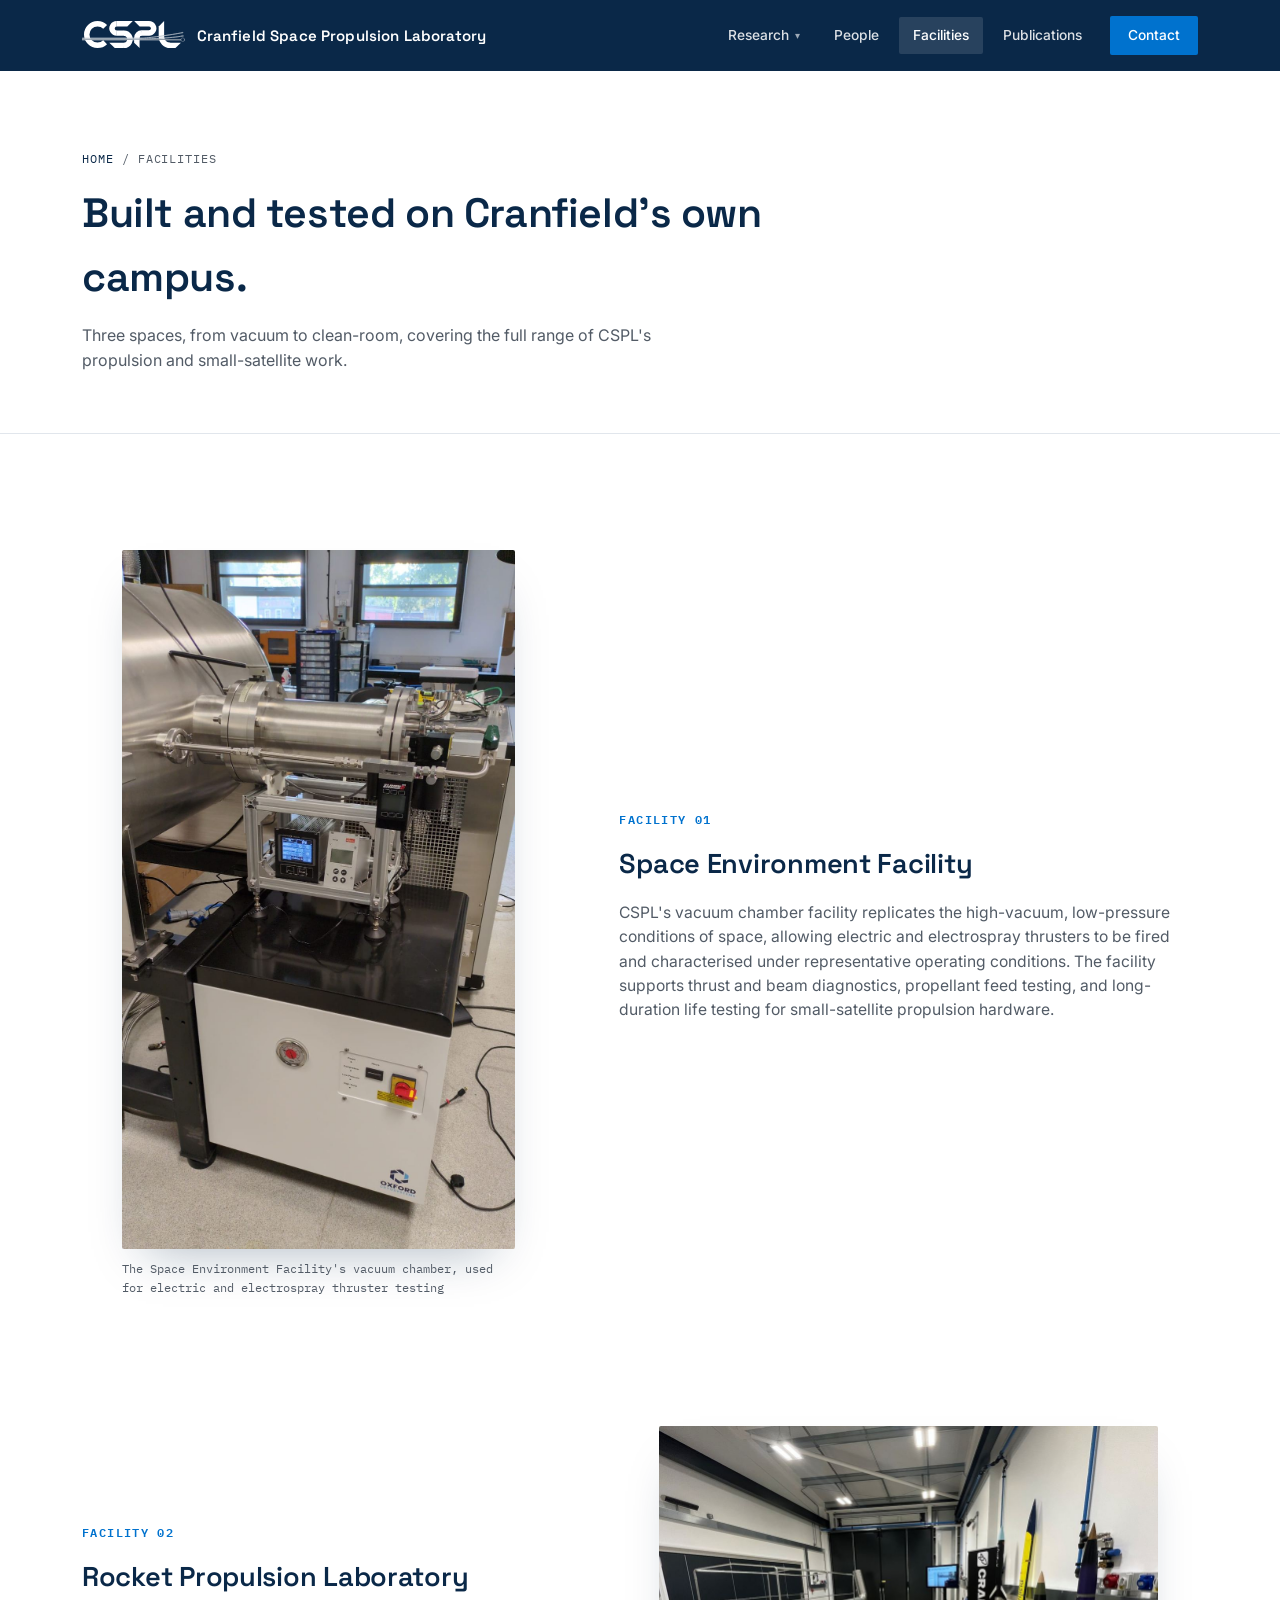
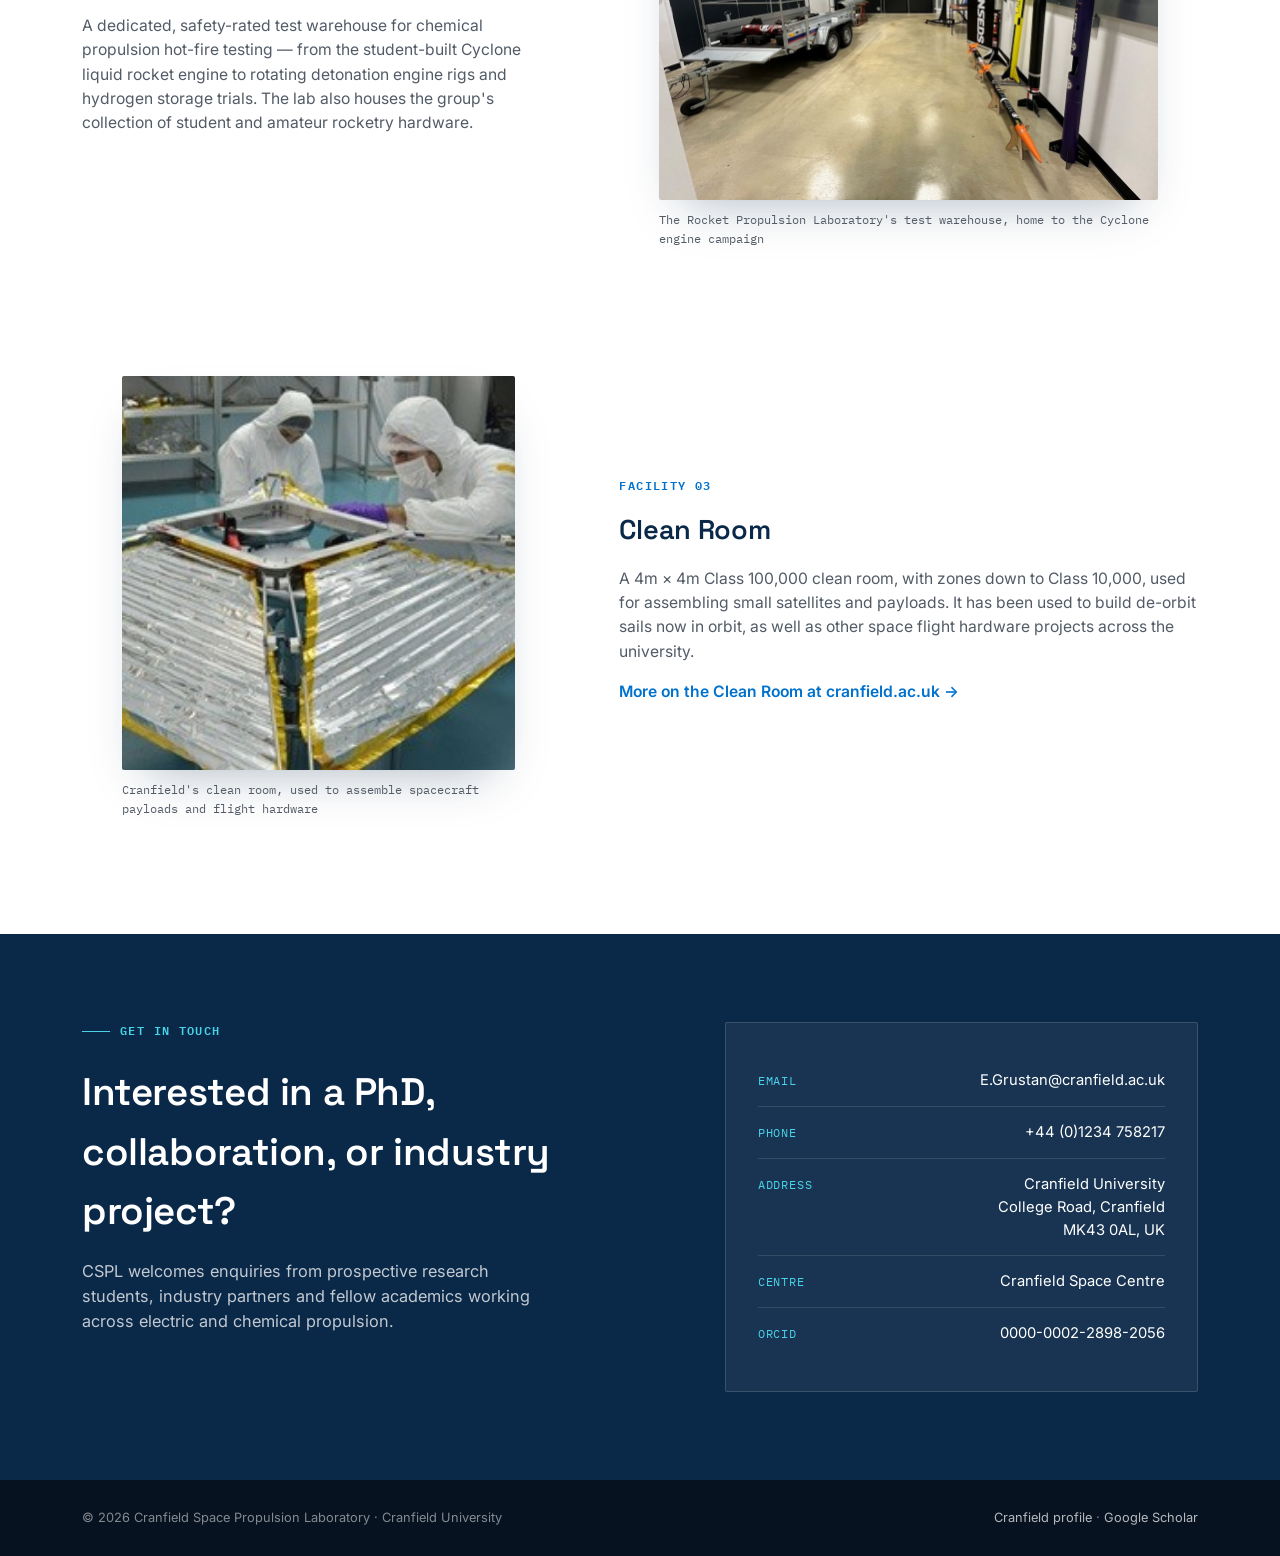
==== facilities.html @ 542a8ebc "Add files via upload" ====
<!DOCTYPE html>
<html lang="en">
<head>
<meta charset="UTF-8">
<meta name="viewport" content="width=device-width, initial-scale=1.0">
<title>Facilities | Cranfield Space Propulsion Laboratory</title>
<meta name="description" content="The Space Environment Facility, Rocket Propulsion Laboratory and Clean Room at the Cranfield Space Propulsion Laboratory.">
<link rel="preconnect" href="https://fonts.googleapis.com">
<link rel="preconnect" href="https://fonts.gstatic.com" crossorigin>
<link href="https://fonts.googleapis.com/css2?family=Space+Grotesk:wght@400;500;600;700&family=Inter:wght@400;500;600;700&family=IBM+Plex+Mono:wght@500;600&display=swap" rel="stylesheet">
<link rel="stylesheet" href="assets/styles.css">
</head>
<body>

<header class="site">
  <div class="nav-inner">
    <a class="brand" href="index.html">
      <img src="assets/images/logo_blanc.svg" alt="CSPL logo">
      <div class="brand-text">Cranfield Space Propulsion Laboratory</div>
    </a>
    <nav class="links">
      <div class="has-dropdown">
        <a href="research.html">Research <span class="caret">&#9662;</span></a>
        <div class="dropdown">
          <a href="research-cryogenic-regeneration.html">Cryogenic Regeneration<span class="sub">Air-breathing electric propulsion / PHROST</span></a>
          <a href="research-electrospray-manufacturing.html">Electrospray Manufacturing<span class="sub">Multiplexed emitter arrays</span></a>
          <a href="research-ml-propellants.html">ML Propellant Characterisation<span class="sub">Neural networks for novel propellants</span></a>
          <a href="research-hydrogen-storage.html">Long-term Hydrogen Storage<span class="sub">Cryo-compressed H2 for a lunar supply chain</span></a>
          <a href="research-metallic-plasma-thrusters.html">Metallic Plasma Thrusters<span class="sub">Vacuum-arc &amp; metal-fed electric propulsion</span></a>
          <a href="research-master-thesis-highlights.html">Master Thesis Highlights<span class="sub">Student research from the MSc programme</span></a>
        </div>
      </div>
      <a href="people.html" class="">People</a>
      <a href="facilities.html" class="active">Facilities</a>
      <a href="publications.html" class="">Publications</a>
      <a href="#contact" class="nav-cta">Contact</a>
    </nav>
  </div>
</header>

<section class="plain-head">
  <div class="wrap">
    <div class="breadcrumb breadcrumb-light"><a href="index.html">Home</a> / Facilities</div>
    <h1>Built and tested on Cranfield's own campus.</h1>
    <p>Three spaces, from vacuum to clean-room, covering the full range of CSPL's propulsion and small-satellite work.</p>
  </div>
</section>

<section>
  <div class="wrap">

    <div class="deep">
      <figure class="deep-media">
        <img src="assets/images/lab_vacuum2.jpg" alt="Vacuum chamber facility for electric propulsion testing">
        <figcaption>The Space Environment Facility's vacuum chamber, used for electric and electrospray thruster testing</figcaption>
      </figure>
      <div class="deep-text">
        <div class="tag">Facility 01</div>
        <h3>Space Environment Facility</h3>
        <p>CSPL's vacuum chamber facility replicates the high-vacuum, low-pressure conditions of space, allowing electric and electrospray thrusters to be fired and characterised under representative operating conditions. The facility supports thrust and beam diagnostics, propellant feed testing, and long-duration life testing for small-satellite propulsion hardware.</p>
      </div>
    </div>

    <div class="deep rev">
      <figure class="deep-media">
        <img src="assets/images/chem_warehouse.jpg" alt="Cranfield rocket engine test warehouse with student rockets on display">
        <figcaption>The Rocket Propulsion Laboratory's test warehouse, home to the Cyclone engine campaign</figcaption>
      </figure>
      <div class="deep-text">
        <div class="tag">Facility 02</div>
        <h3>Rocket Propulsion Laboratory</h3>
        <p>A dedicated, safety-rated test warehouse for chemical propulsion hot-fire testing &mdash; from the student-built Cyclone liquid rocket engine to rotating detonation engine rigs and hydrogen storage trials. The lab also houses the group's collection of student and amateur rocketry hardware.</p>
      </div>
    </div>

    <div class="deep">
      <figure class="deep-media">
        <img src="assets/images/clean_room.jpg" alt="Technicians in cleanroom suits assembling a satellite payload in Cranfield's clean room">
        <figcaption>Cranfield's clean room, used to assemble spacecraft payloads and flight hardware</figcaption>
      </figure>
      <div class="deep-text">
        <div class="tag">Facility 03</div>
        <h3>Clean Room</h3>
        <p>A 4m &times; 4m Class 100,000 clean room, with zones down to Class 10,000, used for assembling small satellites and payloads. It has been used to build de-orbit sails now in orbit, as well as other space flight hardware projects across the university.</p>
        <p><a href="https://www.cranfield.ac.uk/facilities/clean-room" target="_blank" rel="noopener" style="color:var(--blue); font-weight:600;">More on the Clean Room at cranfield.ac.uk &rarr;</a></p>
      </div>
    </div>

  </div>
</section>

<section class="contact-band" id="contact">
  <div class="wrap contact-inner">
    <div>
      <div class="eyebrow mono"><span class="dash" style="background:var(--cyan);"></span><span style="color:var(--cyan);">Get in touch</span></div>
      <h2 style="margin-top:14px;">Interested in a PhD, collaboration, or industry project?</h2>
      <p>CSPL welcomes enquiries from prospective research students, industry partners and fellow academics working across electric and chemical propulsion.</p>
    </div>
    <div class="contact-card">
      <div class="row"><div class="k">Email</div><div class="v"><a href="mailto:E.Grustan@cranfield.ac.uk">E.Grustan@cranfield.ac.uk</a></div></div>
      <div class="row"><div class="k">Phone</div><div class="v">+44 (0)1234 758217</div></div>
      <div class="row"><div class="k">Address</div><div class="v">Cranfield University<br>College Road, Cranfield<br>MK43 0AL, UK</div></div>
      <div class="row"><div class="k">Centre</div><div class="v">Cranfield Space Centre</div></div>
      <div class="row"><div class="k">ORCID</div><div class="v"><a href="https://orcid.org/0000-0002-2898-2056" target="_blank" rel="noopener">0000-0002-2898-2056</a></div></div>
    </div>
  </div>
</section>

<footer>
  <div class="wrap">
    <div>&copy; 2026 Cranfield Space Propulsion Laboratory &middot; Cranfield University</div>
    <div><a href="https://www.cranfield.ac.uk/people/dr-enric-grustan-gutierrez-34282404" target="_blank" rel="noopener">Cranfield profile</a> &middot; <a href="https://scholar.google.com/citations?user=xD1AS20AAAAJ&hl=ca" target="_blank" rel="noopener">Google Scholar</a></div>
  </div>
</footer>
</body>
</html>
---- assets/styles.css ----
:root{
  --navy: #0A2848;
  --navy-2: #0E2F55;
  --ink: #10151B;
  --graphite: #525B66;
  --paper: #FFFFFF;
  --panel: #F4F6F9;
  --line: #E1E6EC;
  --blue: #0072CE;
  --blue-dim: #E7F1FC;
  --cyan: #49D3E8;
  --radius: 2px;
}
*{box-sizing:border-box;}
html{scroll-behavior:smooth;}
body{
  margin:0;
  font-family:'Inter', sans-serif;
  color:var(--ink);
  background:var(--paper);
  -webkit-font-smoothing:antialiased;
  line-height:1.55;
}
h1,h2,h3,h4{
  font-family:'Space Grotesk', sans-serif;
  font-weight:600;
  margin:0;
  letter-spacing:-0.01em;
}
a{color:inherit; text-decoration:none;}
img{display:block; max-width:100%;}
.mono{
  font-family:'IBM Plex Mono', monospace;
  text-transform:uppercase;
  letter-spacing:0.12em;
  font-size:0.72rem;
  font-weight:600;
}
.wrap{
  max-width:1180px;
  margin:0 auto;
  padding:0 32px;
}

/* ---------- NAV ---------- */
header.site{
  position:fixed; top:0; left:0; right:0; z-index:100;
  background:var(--navy);
  box-shadow:0 1px 0 rgba(255,255,255,0.08);
}
.nav-inner{
  max-width:1180px; margin:0 auto; padding:16px 32px;
  display:flex; align-items:center; justify-content:space-between;
}
.brand{display:flex; align-items:center; gap:12px;}
.brand img{height:30px; width:auto;}
.brand-text{
  font-family:'Space Grotesk', sans-serif;
  font-weight:600;
  font-size:0.94rem;
  color:#fff;
  letter-spacing:0.01em;
}
nav.links{display:flex; gap:6px; align-items:center;}
nav.links > a{
  color:rgba(255,255,255,0.86);
  font-size:0.86rem;
  font-weight:500;
  padding:8px 14px;
  border-radius:var(--radius);
}
nav.links > a:hover{color:#fff; background:rgba(255,255,255,0.08);}
nav.links > a.active{color:#fff; background:rgba(255,255,255,0.12);}
.has-dropdown.active > a{color:#fff; background:rgba(255,255,255,0.12);}
.has-dropdown{position:relative;}
.has-dropdown > a{
  color:rgba(255,255,255,0.86);
  font-size:0.86rem;
  font-weight:500;
  padding:8px 14px;
  display:inline-flex; align-items:center; gap:6px;
  border-radius:var(--radius);
}
.has-dropdown:hover > a{color:#fff; background:rgba(255,255,255,0.08);}
.has-dropdown .caret{font-size:0.6rem; opacity:0.7; transform:translateY(1px);}
.dropdown{
  position:absolute; top:100%; left:0;
  background:#fff;
  border:1px solid var(--line);
  border-radius:var(--radius);
  box-shadow:0 18px 40px -12px rgba(10,40,72,0.25);
  min-width:290px;
  padding:8px;
  opacity:0; visibility:hidden; transform:translateY(4px);
  transition:opacity 0.15s ease, transform 0.15s ease, visibility 0.15s;
}
.has-dropdown:hover .dropdown{opacity:1; visibility:visible; transform:translateY(0);}
.dropdown a{
  display:block; padding:10px 14px; border-radius:var(--radius);
  color:var(--navy); font-size:0.86rem; font-weight:500;
}
.dropdown a:hover{background:var(--panel); color:var(--blue);}
.dropdown a .sub{display:block; font-size:0.76rem; color:var(--graphite); font-weight:400; margin-top:2px;}
.nav-cta{
  background:var(--blue);
  color:#fff !important;
  padding:9px 18px !important;
  border-radius:var(--radius);
  font-size:0.82rem;
  font-weight:600;
  margin-left:8px;
}

/* ---------- SHARED EYEBROW LABEL ---------- */
.eyebrow{
  color:var(--cyan);
  display:flex; align-items:center; gap:10px;
  margin-bottom:22px;
}
.eyebrow .dash{width:28px; height:1px; background:var(--cyan);}

/* ---------- PLAIN PAGE HEAD (no banner) ---------- */
.plain-head{padding:150px 0 44px; background:var(--paper); border-bottom:1px solid var(--line);}
.plain-head h1{color:var(--navy); font-size:clamp(1.8rem,3.2vw,2.6rem); margin-top:14px; max-width:720px;}
.plain-head p{color:var(--graphite); margin-top:14px; max-width:600px; font-size:1rem;}
.breadcrumb{
  font-family:'IBM Plex Mono', monospace; font-size:0.74rem;
  text-transform:uppercase; letter-spacing:0.08em;
}
.breadcrumb-light{color:var(--graphite);}
.breadcrumb-light a{color:var(--navy);}
.breadcrumb-light a:hover{color:var(--blue);}

/* ---------- BUTTONS ---------- */
.btn{
  display:inline-flex; align-items:center; gap:8px;
  padding:13px 24px;
  border-radius:var(--radius);
  font-size:0.88rem; font-weight:600;
  border:1px solid transparent;
  transition:transform 0.15s ease, background 0.15s ease, border-color .15s ease;
}
.btn:hover{transform:translateY(-1px);}
.btn-primary{background:var(--blue); color:#fff;}
.btn-primary:hover{background:#0084ee;}
.btn-ghost{border-color:rgba(255,255,255,0.35); color:#fff;}
.btn-ghost:hover{border-color:#fff;}
.btn-navy{border-color:var(--navy); color:var(--navy);}
.btn-navy:hover{background:var(--navy); color:#fff;}

/* ---------- SECTION SHARED ---------- */
section{padding:100px 0;}
section.alt{background:var(--panel);}
section.tight{padding:72px 0;}
.section-head{max-width:660px; margin-bottom:52px;}
.section-head.center{max-width:720px; margin-left:auto; margin-right:auto; text-align:center;}
.section-head .eyebrow{color:var(--blue);}
.section-head.center .eyebrow{justify-content:center;}
.section-head .eyebrow .dash{background:var(--blue);}
.section-head h2{font-size:clamp(1.7rem, 2.8vw, 2.35rem); color:var(--navy); margin-top:14px;}
.section-head p{color:var(--graphite); margin-top:16px; font-size:1.02rem;}

/* ---------- DOMAIN CARDS (2-up) ---------- */
.domains{
  display:grid;
  grid-template-columns:repeat(2, 1fr);
  gap:1px;
  background:var(--line);
  border:1px solid var(--line);
}
.domain{background:var(--paper); padding:40px 36px 44px; display:flex; flex-direction:column;}
.domain .tagrow{display:flex; align-items:center; justify-content:space-between;}
.domain .pnum{font-family:'IBM Plex Mono', monospace; color:var(--blue); font-size:0.78rem; font-weight:600;}
.domain .weight{font-family:'IBM Plex Mono', monospace; font-size:0.68rem; color:#fff; background:var(--blue); padding:3px 9px; border-radius:20px;}
.domain h3{color:var(--navy); font-size:1.5rem; margin:16px 0 12px;}
.domain p{color:var(--graphite); font-size:0.96rem;}
.domain ul{margin:18px 0 0; padding:0; list-style:none;}
.domain li{
  font-size:0.87rem; color:var(--ink);
  padding:9px 0 9px 16px;
  border-top:1px solid var(--line);
  position:relative;
}
.domain li:first-child{border-top:none;}
.domain li::before{content:""; position:absolute; left:0; top:17px; width:5px; height:1px; background:var(--blue);}
.domain .more{margin-top:22px; font-size:0.86rem; font-weight:600; color:var(--blue);}

/* ---------- PROJECT CARDS (featured on home + research index) ---------- */
.project-grid{
  display:grid;
  grid-template-columns:repeat(3, 1fr);
  gap:28px;
}
.project-card{
  border:1px solid var(--line);
  border-radius:var(--radius);
  overflow:hidden;
  background:#fff;
  transition:box-shadow 0.2s ease, transform 0.2s ease;
  display:flex; flex-direction:column;
}
.project-card:hover{box-shadow:0 22px 44px -20px rgba(10,40,72,0.28); transform:translateY(-2px);}
.project-card .thumb{height:190px; overflow:hidden; background:var(--navy);}
.project-card .thumb img{width:100%; height:100%; object-fit:cover;}
.project-card .body{padding:24px 24px 28px; flex:1; display:flex; flex-direction:column;}
.project-card .tag{color:var(--blue); font-family:'IBM Plex Mono',monospace; font-size:0.68rem; font-weight:600; text-transform:uppercase; letter-spacing:0.1em;}
.project-card h3{font-size:1.15rem; color:var(--navy); margin:10px 0 10px;}
.project-card p{color:var(--graphite); font-size:0.9rem; flex:1;}
.project-card .link{margin-top:16px; font-size:0.84rem; font-weight:600; color:var(--blue);}

/* ---------- DEEP DIVE (project detail pages) ---------- */
.deep{
  display:grid;
  grid-template-columns:0.9fr 1.1fr;
  gap:64px;
  align-items:center;
  margin-bottom:96px;
}
.deep:last-child{margin-bottom:0;}
.deep.rev .deep-media{order:2;}
.deep.rev .deep-text{order:1;}
.deep-media img{width:100%; border-radius:var(--radius); box-shadow:0 24px 48px -24px rgba(10,40,72,0.35);}
.deep-media figcaption{margin-top:10px; font-size:0.78rem; color:var(--graphite); font-family:'IBM Plex Mono', monospace;}
.deep-text .tag{color:var(--blue); font-family:'IBM Plex Mono', monospace; font-size:0.72rem; font-weight:600; text-transform:uppercase; letter-spacing:0.12em;}
.deep-text h2, .deep-text h3{color:var(--navy); font-size:1.7rem; margin:14px 0 16px;}
.deep-text p{color:var(--graphite); font-size:0.98rem; margin-bottom:14px;}
.deep-text .facts{display:flex; gap:28px; margin-top:22px; flex-wrap:wrap;}
.deep-text .facts div{border-left:2px solid var(--blue); padding-left:12px;}
.deep-text .facts .n{font-family:'Space Grotesk',sans-serif; font-weight:700; color:var(--navy); font-size:1.3rem;}
.deep-text .facts .l{font-size:0.76rem; color:var(--graphite); margin-top:2px;}

/* ---------- NETWORK DIAGRAM (ML page signature) ---------- */
.net-diagram{width:100%; height:auto;}
.net-diagram .node{fill:#fff; stroke:var(--blue); stroke-width:1.5;}
.net-diagram .node.out{stroke:var(--cyan);}
.net-diagram .edge{stroke:var(--line); stroke-width:1;}
.net-diagram .edge.active{stroke:var(--blue); stroke-width:1; opacity:0.5;}

/* ---------- STAT ROW (inline, non-hero) ---------- */
.fact-row{display:flex; gap:0; border-top:1px solid var(--line); border-bottom:1px solid var(--line); margin:40px 0;}
.fact-row .f{flex:1; padding:22px 24px; border-left:1px solid var(--line);}
.fact-row .f:first-child{border-left:none;}
.fact-row .n{font-family:'Space Grotesk',sans-serif; font-weight:700; color:var(--navy); font-size:1.6rem;}
.fact-row .l{font-size:0.8rem; color:var(--graphite); margin-top:4px;}

/* ---------- PEOPLE ---------- */
.pi-card{
  display:grid; grid-template-columns:280px 1fr; gap:52px;
  background:var(--navy); border-radius:var(--radius); overflow:hidden; margin-bottom:64px;
}
.pi-photo{position:relative; height:100%; min-height:340px;}
.pi-photo img{width:100%; height:100%; object-fit:cover; object-position:top center;}
.pi-body{padding:44px 44px 44px 0; color:#fff;}
.pi-body .role{color:var(--cyan); font-family:'IBM Plex Mono',monospace; font-size:0.74rem; letter-spacing:0.1em; text-transform:uppercase;}
.pi-body h3{font-size:1.6rem; margin:10px 0 4px; color:#fff;}
.pi-body .dept{color:rgba(255,255,255,0.65); font-size:0.9rem; margin-bottom:18px;}
.pi-body p{color:rgba(255,255,255,0.82); font-size:0.94rem; margin-bottom:12px;}
.pi-body .contact-row{display:flex; gap:22px; flex-wrap:wrap; margin-top:20px; font-size:0.82rem;}
.pi-body .contact-row a{color:var(--cyan); border-bottom:1px solid rgba(73,211,232,0.35);}
.pi-body .contact-row a:hover{border-color:var(--cyan);}

.team-grid{display:grid; grid-template-columns:repeat(4,1fr); gap:26px;}
.member{text-align:left; display:block;}
.member .ph{width:100%; aspect-ratio:1/1; border-radius:50%; overflow:hidden; margin-bottom:14px; border:1px solid var(--line);}
.member .ph img{width:100%; height:100%; object-fit:cover;}
.member h4{font-size:0.94rem; color:var(--navy);}
.member .role{font-size:0.76rem; color:var(--blue); margin-top:3px; font-weight:600;}

/* ---------- PEOPLE: leads / solo / grid tiers ---------- */
.people-tier-label{font-size:0.78rem; color:var(--graphite); font-family:'IBM Plex Mono',monospace; text-transform:uppercase; letter-spacing:0.08em; margin:0 0 20px;}
.leads-row{display:grid; grid-template-columns:repeat(2,1fr); gap:40px; margin-bottom:72px;}
.lead-card{text-align:left; display:block;}
.lead-card .ph{width:100%; aspect-ratio:1/1; border-radius:50%; overflow:hidden; margin-bottom:20px; border:1px solid var(--line); transition:box-shadow .2s ease;}
.lead-card .ph img{width:100%; height:100%; object-fit:cover; object-position:top center;}
.lead-card:hover .ph{box-shadow:0 18px 40px -16px rgba(10,40,72,0.35);}
.lead-card h3{font-size:1.35rem; color:var(--navy);}
.lead-card .role{font-size:0.86rem; color:var(--blue); margin-top:5px; font-weight:600;}
.lead-card .dept{font-size:0.82rem; color:var(--graphite); margin-top:3px;}
.solo-row{margin-bottom:72px;}
.solo-row .lead-card{width:260px;}
.solo-row .lead-card .ph{width:180px; height:180px;}
@media (max-width:680px){
  .leads-row{grid-template-columns:1fr 1fr; gap:20px;}
  .solo-row .lead-card{width:180px;}
  .solo-row .lead-card .ph{width:140px; height:140px;}
}

/* ---------- FACILITIES ---------- */
.fac-grid{display:grid; grid-template-columns:1.4fr 1fr; grid-template-rows:auto auto; gap:16px;}
.fac-grid .big{grid-row:span 2;}
.fac-grid.four{grid-template-columns:1.4fr 1fr; grid-template-rows:repeat(3, auto);}
.fac-grid.four .big{grid-row:span 3;}
.fac-grid.four .fac-item{height:180px;}
.fac-item{position:relative; overflow:hidden; border-radius:var(--radius); background:var(--navy);}
.fac-item img{width:100%; height:100%; object-fit:cover; display:block;}
.fac-item .cap{
  position:absolute; left:0; right:0; bottom:0;
  background:linear-gradient(0deg, rgba(10,40,72,0.92), transparent);
  color:#fff; padding:18px 20px 14px; font-size:0.82rem;
}
.fac-item .cap .mono{color:var(--cyan); display:block; margin-bottom:4px;}

/* ---------- PUBLICATIONS ---------- */
.pub-tabs{display:flex; gap:8px; margin-bottom:8px;}
.pub-tab{padding:10px 18px; font-size:0.84rem; font-weight:600; border-radius:var(--radius); cursor:pointer; color:var(--graphite); border:1px solid var(--line); background:var(--paper);}
.pub-tab.active{background:var(--navy); color:#fff; border-color:var(--navy);}
.pub-list{border-top:1px solid var(--line);}
.pub-item{display:grid; grid-template-columns:76px 1fr; gap:20px; padding:20px 0; border-bottom:1px solid var(--line);}
.pub-item .yr{font-family:'IBM Plex Mono',monospace; color:var(--blue); font-weight:600; font-size:0.92rem; padding-top:2px;}
.pub-item .cite{font-size:0.94rem; color:var(--ink);}
.pub-item .cite .jrnl{color:var(--graphite); font-style:italic;}
.pub-item .cite a{color:var(--blue); font-size:0.82rem; margin-left:6px;}
.pub-panel{display:none;}
.pub-panel.active{display:block;}

/* ---------- CONTACT / FOOTER ---------- */
.contact-band{background:var(--navy); color:#fff; padding:88px 0; position:relative; overflow:hidden;}
.contact-inner{display:grid; grid-template-columns:1.1fr 0.9fr; gap:64px;}
.contact-band h2{color:#fff; font-size:clamp(1.7rem,3vw,2.4rem);}
.contact-band p{color:rgba(255,255,255,0.75); margin-top:18px; font-size:1.02rem; max-width:480px;}
.contact-card{background:rgba(255,255,255,0.06); border:1px solid rgba(255,255,255,0.14); border-radius:var(--radius); padding:32px;}
.contact-card .row{display:flex; justify-content:space-between; align-items:baseline; padding:14px 0; border-bottom:1px solid rgba(255,255,255,0.12);}
.contact-card .row:last-child{border-bottom:none;}
.contact-card .k{font-family:'IBM Plex Mono',monospace; font-size:0.72rem; color:var(--cyan); text-transform:uppercase; letter-spacing:0.08em;}
.contact-card .v{font-size:0.92rem; text-align:right;}
.contact-card .v a:hover{color:var(--cyan);}

footer{background:#071220; color:rgba(255,255,255,0.5); padding:28px 0; font-size:0.8rem;}
footer .wrap{display:flex; justify-content:space-between; align-items:center; flex-wrap:wrap; gap:10px;}
footer a{color:rgba(255,255,255,0.7);}
footer a:hover{color:#fff;}

/* ---------- INTRO BLOCK (slideshow homepage variant) ---------- */
.intro-block{padding:158px 0 56px; background:var(--paper);}
.intro-block .wrap{max-width:800px;}
.intro-block h1{color:var(--navy); font-size:clamp(2rem, 4.2vw, 3.2rem); line-height:1.08;}
.intro-block p.lead{color:var(--graphite); font-size:1.08rem; max-width:640px; margin:20px 0 24px;}
.intro-links{display:flex; gap:28px; flex-wrap:wrap;}
.intro-links a{color:var(--blue); font-weight:600; font-size:0.92rem; display:inline-flex; align-items:center; gap:6px;}
.intro-links a:hover{color:var(--navy);}

/* ---------- SLIDESHOW ---------- */
.slideshow-wrap{padding:0 0 8px; background:var(--paper);}
.slideshow{
  position:relative;
  width:100%; max-width:820px; margin:0 auto;
  aspect-ratio:5/4;
  overflow:hidden; border-radius:var(--radius);
  background:var(--navy);
}
.slideshow .slide{position:absolute; inset:0; opacity:0; transition:opacity 0.9s ease;}
.slideshow .slide.active{opacity:1;}
.slideshow .slide img{width:100%; height:100%; object-fit:cover;}
.slideshow .slide .tag{
  position:absolute; left:20px; bottom:20px; z-index:3;
  color:#fff; font-family:'IBM Plex Mono',monospace; font-size:0.7rem;
  text-transform:uppercase; letter-spacing:0.1em;
  background:rgba(10,40,72,0.6); padding:7px 13px; border-radius:2px;
}
.slideshow .arrow{
  position:absolute; top:50%; transform:translateY(-50%); z-index:4;
  width:40px; height:40px; border-radius:50%; border:none; cursor:pointer;
  background:rgba(10,40,72,0.55); color:#fff;
  display:flex; align-items:center; justify-content:center;
  font-size:1.1rem; transition:background .2s ease;
}
.slideshow .arrow:hover{background:rgba(10,40,72,0.85);}
.slideshow .arrow.prev{left:14px;}
.slideshow .arrow.next{right:14px;}
.slideshow .dots{position:absolute; bottom:18px; right:18px; z-index:3; display:flex; gap:8px;}
.slideshow .dot{width:7px; height:7px; border-radius:50%; background:rgba(255,255,255,0.4); border:none; padding:0; cursor:pointer; transition:background .2s ease, transform .2s ease;}
.slideshow .dot.active{background:#fff; transform:scale(1.25);}
.slideshow .dot:hover{background:rgba(255,255,255,0.75);}
@media (max-width:680px){
  .slideshow{aspect-ratio:1/1; border-radius:0;}
  .slideshow .arrow{width:34px; height:34px; font-size:1rem;}
}
@media (max-width: 980px){
  .domains{grid-template-columns:1fr;}
  .project-grid{grid-template-columns:1fr 1fr;}
  .deep{grid-template-columns:1fr; gap:28px;}
  .deep.rev .deep-media{order:1;} .deep.rev .deep-text{order:2;}
  .pi-card{grid-template-columns:1fr;}
  .pi-photo{min-height:260px;}
  .pi-body{padding:32px;}
  .team-grid{grid-template-columns:repeat(3,1fr);}
  .fac-grid{grid-template-columns:1fr; grid-template-rows:auto;}
  .fac-grid .fac-item.big{grid-row:auto;}
  .fac-item{height:260px;}
  .fac-grid.four .fac-item{height:220px;}
  .contact-inner{grid-template-columns:1fr;}
  .fact-row{flex-wrap:wrap;}
  .fact-row .f{flex:1 1 50%; border-left:none; border-top:1px solid var(--line);}
  .fact-row .f:nth-child(1),.fact-row .f:nth-child(2){border-top:none;}
}
@media (max-width: 680px){
  nav.links > a:not(.nav-cta){display:none;}
  .has-dropdown{display:none;}
  .project-grid{grid-template-columns:1fr;}
  .team-grid{grid-template-columns:repeat(2,1fr);}
  section{padding:64px 0;}
  .pi-card{margin-bottom:40px;}
  .brand-text{font-size:0.8rem;}
  .nav-inner{padding:14px 20px;}
  .wrap{padding:0 20px;}
  .plain-head{padding:128px 0 36px;}
  .intro-block{padding:128px 0 40px;}
}
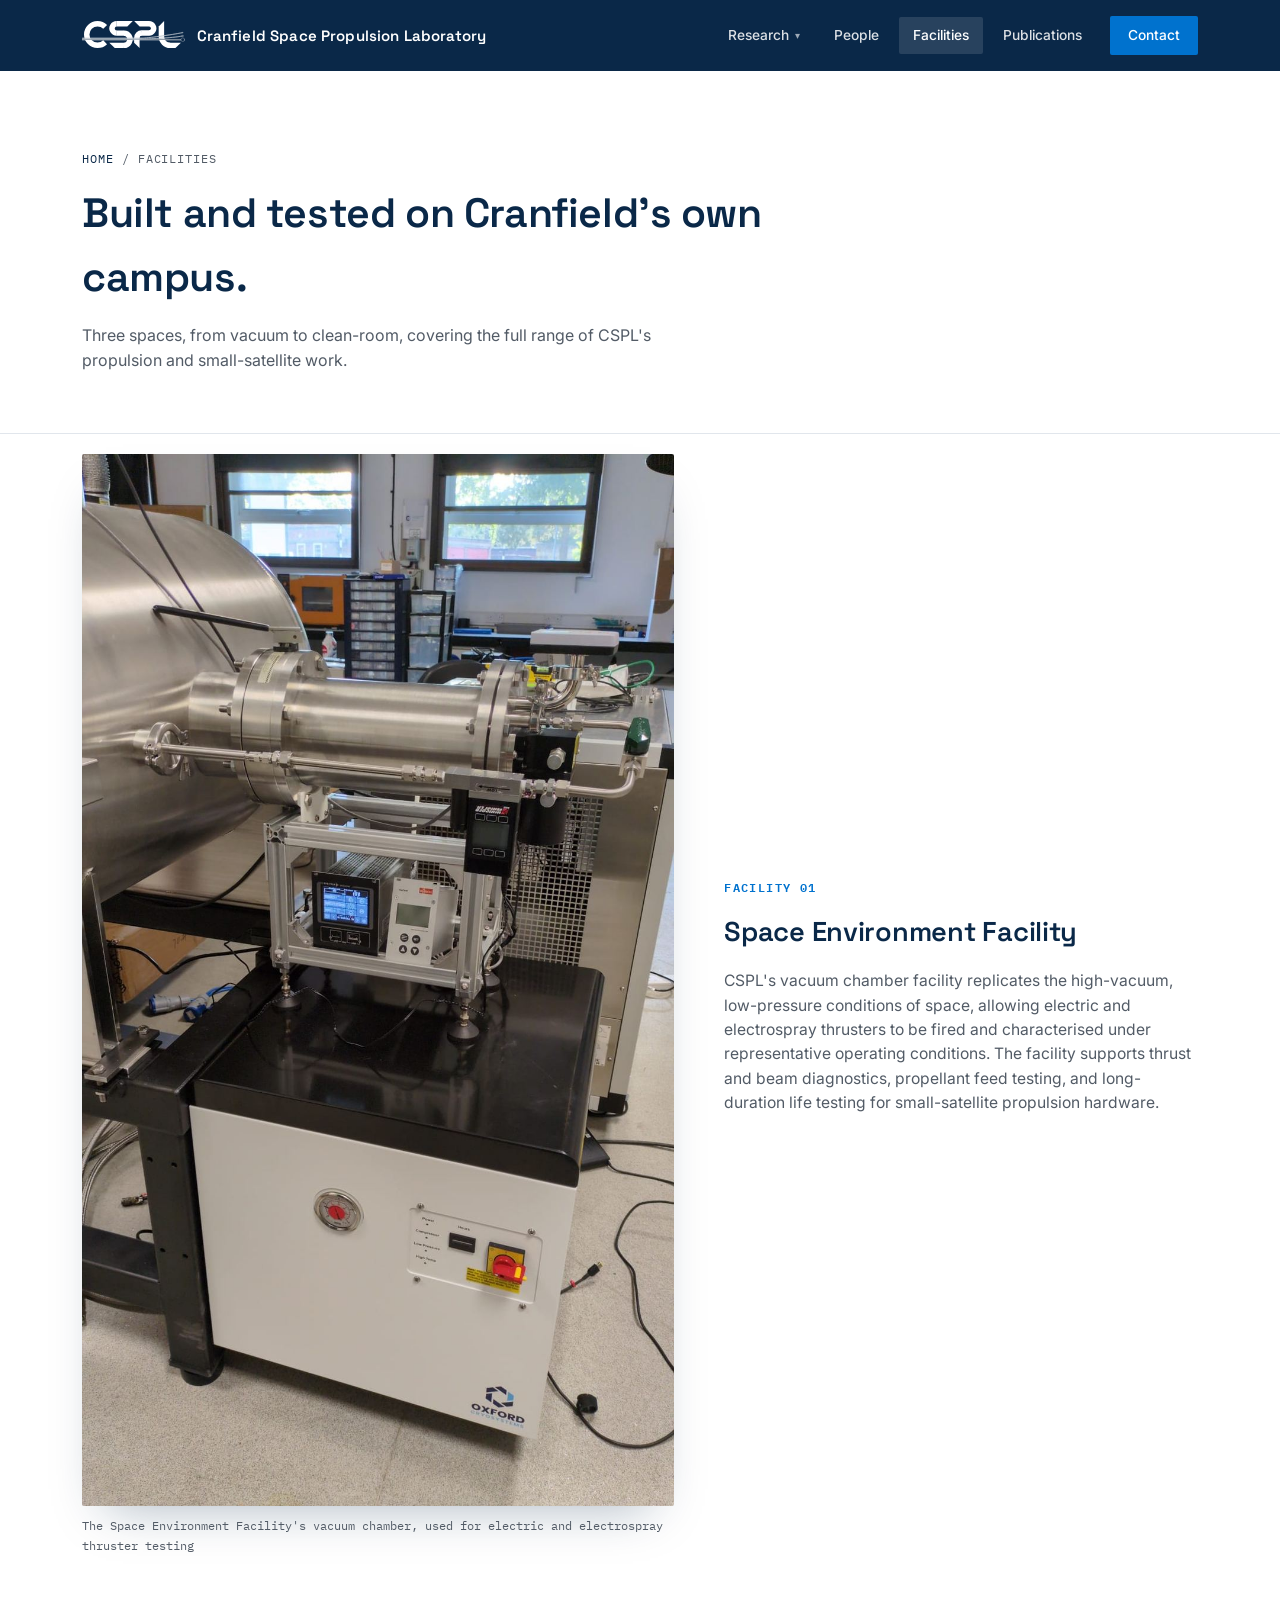
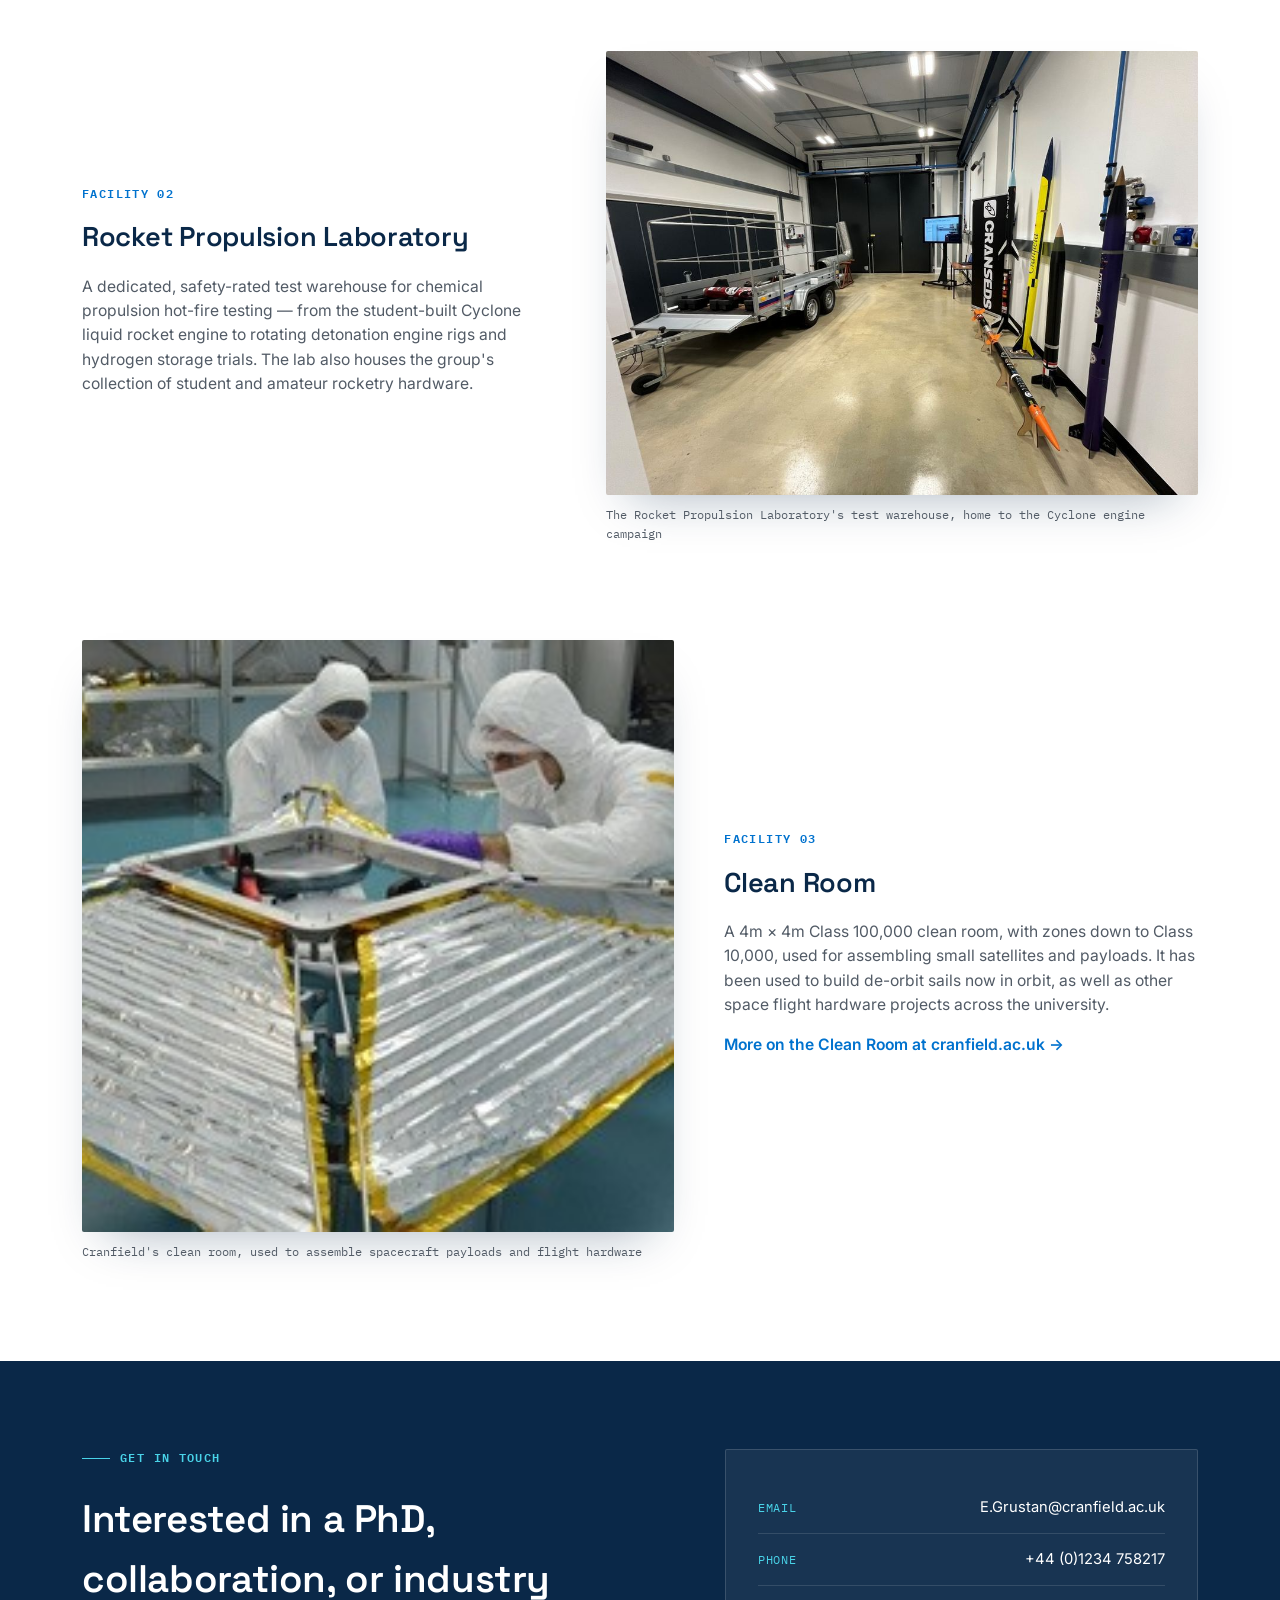
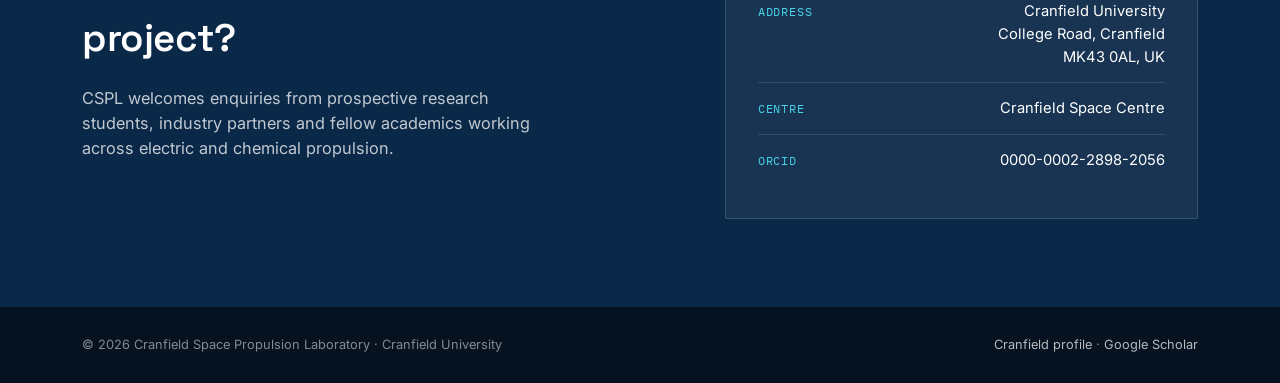
==== commit dca7dd28: "Added CPR and Cameron Leslie pages" ====
--- a/facilities.html
+++ b/facilities.html
@@ -22,7 +22,7 @@
       <div class="has-dropdown">
         <a href="research.html">Research <span class="caret">&#9662;</span></a>
         <div class="dropdown">
-          <a href="research-cryogenic-regeneration.html">Cryogenic Regeneration<span class="sub">Air-breathing electric propulsion / PHROST</span></a>
+          <a href="research-cpr.html">Cryogenic Propellant Regeneration<span class="sub">Air-breathing electric propulsion / PHROST</span></a>
           <a href="research-electrospray-manufacturing.html">Electrospray Manufacturing<span class="sub">Multiplexed emitter arrays</span></a>
           <a href="research-ml-propellants.html">ML Propellant Characterisation<span class="sub">Neural networks for novel propellants</span></a>
           <a href="research-hydrogen-storage.html">Long-term Hydrogen Storage<span class="sub">Cryo-compressed H2 for a lunar supply chain</span></a>
--- a/assets/styles.css
+++ b/assets/styles.css
@@ -149,10 +149,10 @@
 .btn-navy:hover{background:var(--navy); color:#fff;}
 
 /* ---------- SECTION SHARED ---------- */
-section{padding:100px 0;}
+section{padding:20px 0 100px;}
 section.alt{background:var(--panel);}
 section.tight{padding:72px 0;}
-.section-head{max-width:660px; margin-bottom:52px;}
+.section-head{max-width:800px; margin-bottom:52px;}
 .section-head.center{max-width:720px; margin-left:auto; margin-right:auto; text-align:center;}
 .section-head .eyebrow{color:var(--blue);}
 .section-head.center .eyebrow{justify-content:center;}
@@ -211,14 +211,16 @@
 /* ---------- DEEP DIVE (project detail pages) ---------- */
 .deep{
   display:grid;
-  grid-template-columns:0.9fr 1.1fr;
-  gap:64px;
+  grid-template-columns:2fr 1.6fr;
+  gap:50px;
   align-items:center;
   margin-bottom:96px;
 }
 .deep:last-child{margin-bottom:0;}
+.deep.rev{grid-template-columns: 1.6fr 2fr;}
 .deep.rev .deep-media{order:2;}
 .deep.rev .deep-text{order:1;}
+.deep-media{margin: 0;}
 .deep-media img{width:100%; border-radius:var(--radius); box-shadow:0 24px 48px -24px rgba(10,40,72,0.35);}
 .deep-media figcaption{margin-top:10px; font-size:0.78rem; color:var(--graphite); font-family:'IBM Plex Mono', monospace;}
 .deep-text .tag{color:var(--blue); font-family:'IBM Plex Mono', monospace; font-size:0.72rem; font-weight:600; text-transform:uppercase; letter-spacing:0.12em;}
